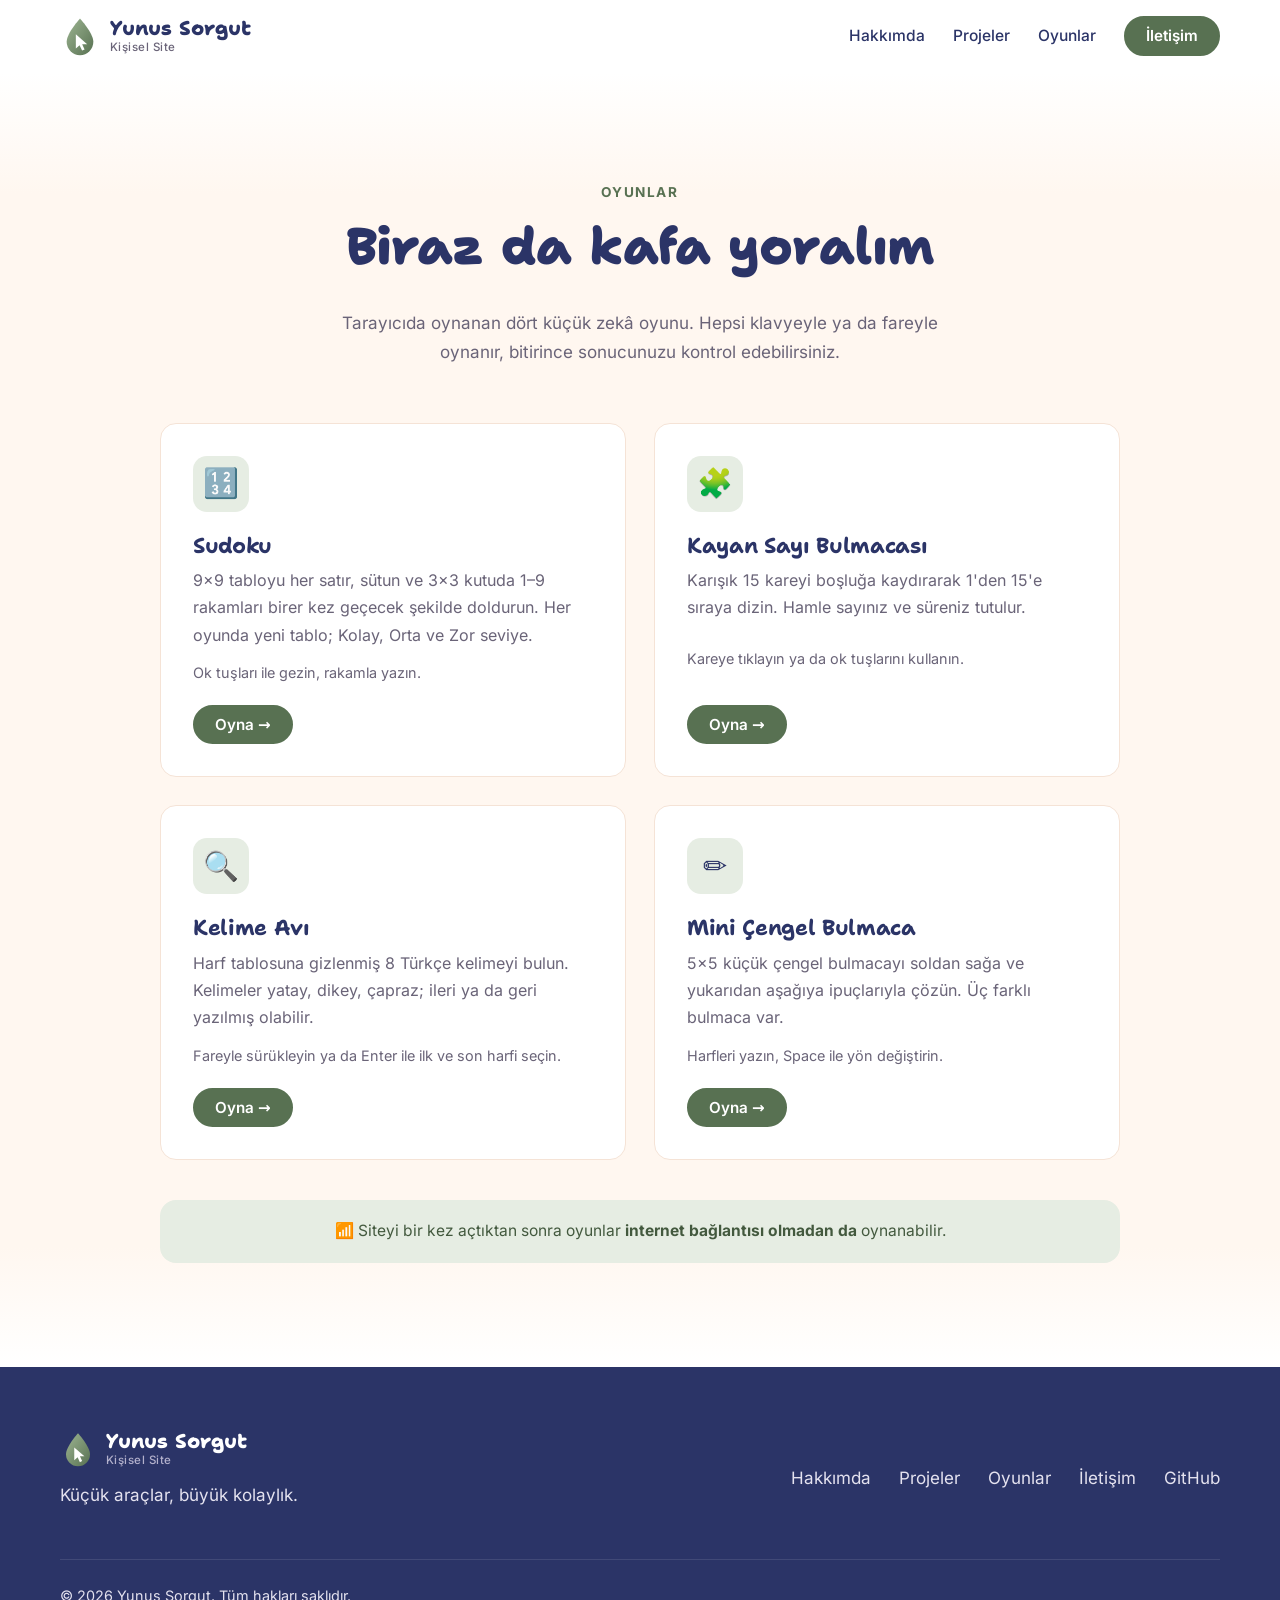
==== oyunlar.html @ bcb2f4b7 "Oyunlar bölümü eklendi: Sudoku, kayan sayı, kelime avı, mini çengel - oyunlar.html ve oyunlar/ altın" ====
<!DOCTYPE html>
<html lang="tr">
<head>
  <meta charset="UTF-8">
  <meta name="viewport" content="width=device-width, initial-scale=1.0">
  <title>Oyunlar | Yunus Sorgut</title>
  <meta name="description" content="Tarayıcıda ücretsiz oynanan zekâ oyunları: Sudoku, kayan sayı bulmacası, kelime avı ve mini çengel bulmaca. Klavye ve fareyle oynanır, internetsiz de çalışır.">
  <meta name="author" content="Yunus Sorgut">
  <meta name="theme-color" content="#587152">

  <link rel="icon" href="images/favicon.svg" type="image/svg+xml">
  <link rel="preload" href="fonts/shantell-sans-latin.woff2" as="font" type="font/woff2" crossorigin>
  <link rel="preload" href="fonts/inter-latin.woff2" as="font" type="font/woff2" crossorigin>
  <link rel="stylesheet" href="css/style.css">
  <link rel="stylesheet" href="css/oyunlar.css">
  <script>document.documentElement.classList.add("js");</script>
</head>
<body>

  <a class="atla" href="#icerik">İçeriğe geç</a>

  <!-- ========== ÜST MENÜ ========== -->
  <header class="ust" id="ust">
    <div class="kap ust__ic">
      <a class="marka" href="index.html" aria-label="Yunus Sorgut - anasayfa">
        <img src="images/logo.svg" alt="Yunus Sorgut sitesinin logosu: içinde imleç oku bulunan adaçayı yeşili su damlası" width="40" height="40">
        <span class="marka__yazi">Yunus Sorgut<small>Kişisel Site</small></span>
      </a>

      <button class="menu-dugme" id="menuDugme" aria-label="Menüyü aç" aria-expanded="false" aria-controls="menu">
        <span></span><span></span><span></span>
      </button>

      <nav class="menu" id="menu" aria-label="Ana menü">
        <a href="index.html#hakkimda">Hakkımda</a>
        <a href="index.html#projeler">Projeler</a>
        <a href="oyunlar.html" aria-current="page">Oyunlar</a>
        <a href="index.html#iletisim" class="dugme dugme--kucuk">İletişim</a>
      </nav>
    </div>
  </header>

  <main id="icerik">
    <section class="bolum bolum--acik">
      <div class="kap">
        <header class="bolum__baslik">
          <span class="ust-baslik">Oyunlar</span>
          <h1>Biraz da kafa yoralım</h1>
          <p>Tarayıcıda oynanan dört küçük zekâ oyunu. Hepsi klavyeyle ya da fareyle oynanır, bitirince sonucunuzu kontrol edebilirsiniz.</p>
        </header>

        <div class="kartlar kartlar--2">
          <article class="hizmet oyun-kart">
            <span class="hizmet__ikon" aria-hidden="true">🔢</span>
            <h2>Sudoku</h2>
            <p>9×9 tabloyu her satır, sütun ve 3×3 kutuda 1–9 rakamları birer kez geçecek şekilde doldurun. Her oyunda yeni tablo; Kolay, Orta ve Zor seviye.</p>
            <p class="oyun-kart__tuslar">Ok tuşları ile gezin, rakamla yazın.</p>
            <a href="oyunlar/sudoku.html" class="dugme dugme--kucuk">Oyna →</a>
          </article>
          <article class="hizmet oyun-kart">
            <span class="hizmet__ikon" aria-hidden="true">🧩</span>
            <h2>Kayan Sayı Bulmacası</h2>
            <p>Karışık 15 kareyi boşluğa kaydırarak 1'den 15'e sıraya dizin. Hamle sayınız ve süreniz tutulur.</p>
            <p class="oyun-kart__tuslar">Kareye tıklayın ya da ok tuşlarını kullanın.</p>
            <a href="oyunlar/kayan-sayi.html" class="dugme dugme--kucuk">Oyna →</a>
          </article>
          <article class="hizmet oyun-kart">
            <span class="hizmet__ikon" aria-hidden="true">🔍</span>
            <h2>Kelime Avı</h2>
            <p>Harf tablosuna gizlenmiş 8 Türkçe kelimeyi bulun. Kelimeler yatay, dikey, çapraz; ileri ya da geri yazılmış olabilir.</p>
            <p class="oyun-kart__tuslar">Fareyle sürükleyin ya da Enter ile ilk ve son harfi seçin.</p>
            <a href="oyunlar/kelime-avi.html" class="dugme dugme--kucuk">Oyna →</a>
          </article>
          <article class="hizmet oyun-kart">
            <span class="hizmet__ikon" aria-hidden="true">✏️</span>
            <h2>Mini Çengel Bulmaca</h2>
            <p>5×5 küçük çengel bulmacayı soldan sağa ve yukarıdan aşağıya ipuçlarıyla çözün. Üç farklı bulmaca var.</p>
            <p class="oyun-kart__tuslar">Harfleri yazın, Space ile yön değiştirin.</p>
            <a href="oyunlar/cengel.html" class="dugme dugme--kucuk">Oyna →</a>
          </article>
        </div>

        <div class="cevrimdisi-not">
          <p>📶 Siteyi bir kez açtıktan sonra oyunlar <strong>internet bağlantısı olmadan da</strong> oynanabilir.</p>
        </div>
      </div>
    </section>
  </main>

  <!-- ========== ALT BİLGİ ========== -->
  <footer class="alt">
    <div class="kap alt__ic">
      <div>
        <a class="marka marka--alt" href="index.html">
          <img src="images/logo.svg" alt="Yunus Sorgut sitesinin logosu" width="36" height="36" loading="lazy">
          <span class="marka__yazi">Yunus Sorgut<small>Kişisel Site</small></span>
        </a>
        <p>Küçük araçlar, büyük kolaylık.</p>
      </div>
      <nav aria-label="Alt menü" class="alt__menu">
        <a href="index.html#hakkimda">Hakkımda</a>
        <a href="index.html#projeler">Projeler</a>
        <a href="oyunlar.html">Oyunlar</a>
        <a href="index.html#iletisim">İletişim</a>
        <a href="https://github.com/yunussorgut1984" target="_blank" rel="noopener">GitHub</a>
      </nav>
    </div>
    <div class="kap alt__son">
      <p>© <span id="yil">2026</span> Yunus Sorgut. Tüm hakları saklıdır.</p>
    </div>
  </footer>

  <a href="#ust" class="yukari" id="yukari" aria-label="Sayfanın başına dön">↑</a>

  <script src="js/main.js"></script>
</body>
</html>
---- css/style.css ----
/* =========================================================
   Berrak Tasarım Stüdyosu - Ana stil dosyası
   ========================================================= */

/* ---------- Yazı tipleri (sitenin kendi fonts/ klasöründen) ----------
   Değişken yazı tipleri: tek dosya birden fazla kalınlığı içerir.
   latin: temel harfler + ç ö ü ı   |   latin-ext: ğ ş İ ₺ gibi ek harfler */
@font-face {
  font-family: "Shantell Sans"; font-style: normal; font-weight: 700 800; font-display: swap;
  src: url("../fonts/shantell-sans-latin.woff2") format("woff2");
  unicode-range: U+0000-00FF, U+0131, U+0152-0153, U+02BB-02BC, U+02C6, U+02DA, U+02DC, U+0304, U+0308, U+0329, U+2000-206F, U+20AC, U+2122, U+2191, U+2193, U+2212, U+2215, U+FEFF, U+FFFD;
}
@font-face {
  font-family: "Shantell Sans"; font-style: normal; font-weight: 700 800; font-display: swap;
  src: url("../fonts/shantell-sans-latin-ext.woff2") format("woff2");
  unicode-range: U+0100-02BA, U+02BD-02C5, U+02C7-02CC, U+02CE-02D7, U+02DD-02FF, U+0304, U+0308, U+0329, U+1D00-1DBF, U+1E00-1E9F, U+1EF2-1EFF, U+2020, U+20A0-20AB, U+20AD-20C4, U+2113, U+2C60-2C7F, U+A720-A7FF;
}
@font-face {
  font-family: "Inter"; font-style: normal; font-weight: 400 700; font-display: swap;
  src: url("../fonts/inter-latin.woff2") format("woff2");
  unicode-range: U+0000-00FF, U+0131, U+0152-0153, U+02BB-02BC, U+02C6, U+02DA, U+02DC, U+0304, U+0308, U+0329, U+2000-206F, U+20AC, U+2122, U+2191, U+2193, U+2212, U+2215, U+FEFF, U+FFFD;
}
@font-face {
  font-family: "Inter"; font-style: normal; font-weight: 400 700; font-display: swap;
  src: url("../fonts/inter-latin-ext.woff2") format("woff2");
  unicode-range: U+0100-02BA, U+02BD-02C5, U+02C7-02CC, U+02CE-02D7, U+02DD-02FF, U+0304, U+0308, U+0329, U+1D00-1DBF, U+1E00-1E9F, U+1EF2-1EFF, U+2020, U+20A0-20AB, U+20AD-20C4, U+2113, U+2C60-2C7F, U+A720-A7FF;
}

/* ---------- Yedek yazı tipleri (sayfa zıplamasını önler) ----------
   Asıl yazı tipi inene kadar Arial gösterilir. Arial, asıl yazı tipiyle
   aynı genişlikte görünecek şekilde büyütüldü; böylece yazı tipi değiştiğinde
   satırlar aynı yerden kırılır ve içerik kaymaz. Değerler ölçülerek bulundu. */
@font-face { font-family: "Shantell Yedek"; font-weight: 700; src: local("Arial Bold"), local("Arial-BoldMT");
  size-adjust: 112.71%; ascent-override: 90.5%; descent-override: 28.4%; line-gap-override: 0%; }
@font-face { font-family: "Shantell Yedek"; font-weight: 800; src: local("Arial Bold"), local("Arial-BoldMT");
  size-adjust: 115.52%; ascent-override: 88.3%; descent-override: 27.7%; line-gap-override: 0%; }
@font-face { font-family: "Inter Yedek"; font-weight: 400; src: local("Arial"), local("ArialMT");
  size-adjust: 105.97%; ascent-override: 91.5%; descent-override: 22.6%; line-gap-override: 0%; }
@font-face { font-family: "Inter Yedek"; font-weight: 500; src: local("Arial"), local("ArialMT");
  size-adjust: 107.31%; ascent-override: 90.4%; descent-override: 22.4%; line-gap-override: 0%; }
@font-face { font-family: "Inter Yedek"; font-weight: 600; src: local("Arial Bold"), local("Arial-BoldMT");
  size-adjust: 100.93%; ascent-override: 96.1%; descent-override: 23.8%; line-gap-override: 0%; }
@font-face { font-family: "Inter Yedek"; font-weight: 700; src: local("Arial Bold"), local("Arial-BoldMT");
  size-adjust: 102.16%; ascent-override: 95%; descent-override: 23.5%; line-gap-override: 0%; }

/* ---------- Renkler ve temel değerler ---------- */
:root {
  /* Renkler profil illüstrasyonundan alındı */
  --beyaz: #FFFFFF;
  --zemin-acik: #FFF7F0;     /* krem - bölüm zemini */
  --seftali: #FCE5D3;        /* şeftali - giriş geçişi */
  --cizgi: #F5E3D6;          /* kart kenarı, çizgi */
  --cizgi-koyu: #E3BFA5;     /* üzerine gelince kenar, oklar */
  --ana: #587152;            /* adaçayı yeşili - ana renk (buton, link) */
  --ana-koyu: #43593E;       /* buton üzerine gelince */
  --ana-acik: #E6EDE3;       /* ikon zemini, etiketler */
  --yazi: #2B3467;           /* gece mavisi - yazı */
  --gri: #6A6478;            /* ikincil yazı */
  --vurgu: #B04E8D;          /* erik pembesi - küçük vurgular */
  --hata: #C0392B;
  --basari: #3F7A45;

  --yaricap: 16px;
  --golge: 0 10px 30px rgba(120, 80, 60, .08);
  --golge-buyuk: 0 20px 50px rgba(120, 80, 60, .15);
  --gecis: .25s ease;
  --font: "Inter", "Inter Yedek", system-ui, -apple-system, "Segoe UI", Roboto, Arial, sans-serif;
  --font-baslik: "Shantell Sans", "Shantell Yedek", var(--font);
}

/* ---------- Sıfırlama ---------- */
*, *::before, *::after { box-sizing: border-box; }
html { scroll-behavior: smooth; scroll-padding-top: 80px; }
body {
  margin: 0;
  font-family: var(--font);
  font-size: 1.0625rem;
  line-height: 1.7;
  color: var(--yazi);
  background: var(--beyaz);
  -webkit-font-smoothing: antialiased;
}
img { max-width: 100%; height: auto; display: block; }
a { color: var(--ana); text-decoration: none; }
h1, h2, h3 { font-family: var(--font-baslik); line-height: 1.25; margin: 0 0 .6em; letter-spacing: -.015em; }
h1 { font-size: clamp(2rem, 4.2vw, 3.2rem); font-weight: 800; }
h2 { font-size: clamp(1.6rem, 2.8vw, 2.25rem); font-weight: 700; }
h3 { font-size: 1.15rem; font-weight: 700; }
p { margin: 0 0 1em; }
ul, ol { margin: 0; padding: 0; list-style: none; }
:focus-visible { outline: 3px solid var(--vurgu); outline-offset: 3px; border-radius: 6px; }

.kap { width: min(1160px, 100% - 32px); margin-inline: auto; }
.kap--dar { width: min(780px, 100% - 32px); }

/* Klavye kullanıcıları için "içeriğe geç" linki */
.atla {
  position: absolute; left: 16px; top: -60px; z-index: 200;
  background: var(--yazi); color: var(--beyaz);
  padding: 10px 16px; border-radius: 8px; transition: top var(--gecis);
}
.atla:focus { top: 16px; }

/* ---------- Butonlar ---------- */
.dugme {
  display: inline-flex; align-items: center; justify-content: center; gap: 8px;
  padding: 14px 28px; border-radius: 999px; border: 2px solid var(--ana);
  background: var(--ana); color: var(--beyaz);
  font: 600 1rem/1 var(--font); cursor: pointer;
  transition: background var(--gecis), transform var(--gecis), box-shadow var(--gecis);
}
.dugme:hover { background: var(--ana-koyu); border-color: var(--ana-koyu); transform: translateY(-2px); box-shadow: 0 8px 20px rgba(88, 113, 82, .3); }
.dugme--cizgi { background: transparent; color: var(--ana); }
.dugme--cizgi:hover { background: var(--ana); color: var(--beyaz); }
.dugme--kucuk { padding: 10px 20px; font-size: .95rem; }
.dugme--tam { width: 100%; }

/* ---------- Üst menü ---------- */
.ust {
  position: sticky; top: 0; z-index: 100;
  background: rgba(255, 255, 255, .9);
  backdrop-filter: blur(10px);
  border-bottom: 1px solid transparent;
  transition: border-color var(--gecis), box-shadow var(--gecis);
}
.ust.kaydi { border-color: var(--cizgi); box-shadow: var(--golge); }
.ust__ic { display: flex; align-items: center; justify-content: space-between; height: 72px; }

.marka { display: flex; align-items: center; gap: 10px; color: var(--yazi); }
.marka__yazi { font-family: var(--font-baslik); font-weight: 800; font-size: 1.25rem; line-height: 1; display: flex; flex-direction: column; }
.marka__yazi small { font-family: var(--font); font-weight: 500; font-size: .72rem; color: var(--gri); letter-spacing: .04em; margin-top: 4px; }

.menu { display: flex; align-items: center; gap: 28px; }
.menu a:not(.dugme) { color: var(--yazi); font-weight: 500; font-size: .97rem; position: relative; }
.menu a:not(.dugme)::after {
  content: ""; position: absolute; left: 0; bottom: -4px; width: 100%; height: 2px;
  background: var(--ana); transform: scaleX(0); transform-origin: left; transition: transform var(--gecis);
}
.menu a:not(.dugme):hover::after { transform: scaleX(1); }

.menu-dugme { display: none; background: none; border: 0; padding: 8px; cursor: pointer; }
.menu-dugme span { display: block; width: 26px; height: 2.5px; margin: 5px 0; background: var(--yazi); border-radius: 2px; transition: transform var(--gecis), opacity var(--gecis); }
.menu-dugme[aria-expanded="true"] span:nth-child(1) { transform: translateY(7.5px) rotate(45deg); }
.menu-dugme[aria-expanded="true"] span:nth-child(2) { opacity: 0; }
.menu-dugme[aria-expanded="true"] span:nth-child(3) { transform: translateY(-7.5px) rotate(-45deg); }

/* ---------- Giriş ---------- */
.giris {
  /* Soldan sağa krem → beyaz → şeftali yumuşak geçiş; avatarın zeminiyle kaynaşır */
  background:
    radial-gradient(circle at 80% 40%, var(--seftali) 0, transparent 45%),
    linear-gradient(105deg, var(--zemin-acik) 0%, var(--beyaz) 45%, var(--seftali) 100%);
  padding: 72px 0 96px;
  overflow: hidden;
}
.giris__ic { display: grid; grid-template-columns: 1.1fr .9fr; gap: 48px; align-items: center; }
.etiket {
  display: inline-block; background: var(--beyaz); color: var(--ana);
  padding: 8px 16px; border-radius: 999px; font-weight: 600; font-size: .92rem;
  box-shadow: var(--golge); margin-bottom: 20px;
}
.vurgu { color: var(--ana); position: relative; isolation: isolate; white-space: nowrap; }
.vurgu::after {
  content: ""; position: absolute; left: 0; right: 0; bottom: .08em; height: .28em;
  background: var(--vurgu); opacity: .3; border-radius: 4px; z-index: -1;
}
.giris__alt { font-size: 1.15rem; color: var(--gri); max-width: 540px; }
.giris__dugmeler { display: flex; flex-wrap: wrap; gap: 14px; margin: 32px 0 28px; }
.giris__guven { display: flex; flex-wrap: wrap; gap: 8px 24px; color: var(--gri); font-size: .95rem; }

.giris__gorsel { position: relative; justify-self: center; width: min(420px, 100%); }
.giris__gorsel img { border-radius: 50%; box-shadow: var(--golge-buyuk); border: 10px solid var(--beyaz); }
.rozet {
  position: absolute; background: var(--beyaz); padding: 10px 18px; border-radius: 999px;
  font-weight: 600; font-size: .95rem; box-shadow: var(--golge-buyuk);
  animation: yuz 5s ease-in-out infinite;
}
.rozet--1 { top: 8%; left: -6%; }
.rozet--2 { top: 46%; right: -8%; animation-delay: -1.6s; }
.rozet--3 { bottom: 4%; left: 4%; animation-delay: -3.2s; }
@keyframes yuz { 50% { transform: translateY(-10px); } }

/* ---------- Rakamlar ---------- */
.rakamlar { margin-top: -48px; position: relative; z-index: 2; }
.rakamlar__ic {
  display: grid; grid-template-columns: repeat(4, 1fr);
  background: var(--beyaz); border-radius: var(--yaricap); box-shadow: var(--golge-buyuk);
  padding: 32px 16px;
}
.rakam { text-align: center; padding: 0 12px; }
.rakam + .rakam { border-left: 1px solid var(--cizgi); }
.rakam strong { display: block; font-family: var(--font-baslik); font-size: 2.4rem; font-weight: 800; color: var(--ana); line-height: 1.1; }
.rakam span { color: var(--gri); font-size: .95rem; }

/* ---------- Bölümler ---------- */
.bolum { padding: 104px 0; }
/* Bölümler arası sert çizgi yerine üstte ve altta yumuşak renk geçişi */
.bolum--acik {
  background: linear-gradient(180deg, var(--beyaz) 0, var(--zemin-acik) 120px, var(--zemin-acik) calc(100% - 120px), var(--beyaz) 100%);
}
.bolum__baslik { text-align: center; max-width: 640px; margin: 0 auto 56px; }
.bolum__baslik p { color: var(--gri); }
.ust-baslik {
  display: inline-block; color: var(--ana); font-weight: 700; font-size: .85rem;
  text-transform: uppercase; letter-spacing: .12em; margin-bottom: 10px;
}

.kartlar { display: grid; gap: 28px; }
.kartlar--3 { grid-template-columns: repeat(3, 1fr); }
.kartlar--4 { grid-template-columns: repeat(4, 1fr); }
.kartlar--2 { grid-template-columns: repeat(2, 1fr); max-width: 960px; margin: 0 auto; }

/* ---------- Hakkımda ---------- */
.hakkimda { display: grid; grid-template-columns: 1fr 1fr; gap: 64px; align-items: center; }
.hakkimda__gorsel img { border-radius: 24px; box-shadow: var(--golge-buyuk); }
.hakkimda__yazi p { color: var(--gri); }
.hakkimda__yazi strong { color: var(--yazi); }
.kucuk-baslik { font-size: 1rem; margin-top: 28px; }
.araclar { display: flex; flex-wrap: wrap; gap: 10px; margin-bottom: 32px; }
.araclar li {
  background: var(--zemin-acik); border: 1px solid var(--cizgi); color: var(--yazi);
  padding: 6px 14px; border-radius: 999px; font-size: .9rem; font-weight: 500;
}

/* ---------- Hizmetler ---------- */
.hizmet {
  background: var(--beyaz); padding: 32px; border-radius: var(--yaricap);
  border: 1px solid var(--cizgi);
  transition: transform var(--gecis), box-shadow var(--gecis), border-color var(--gecis);
}
.hizmet:hover { transform: translateY(-6px); box-shadow: var(--golge-buyuk); border-color: var(--cizgi-koyu); }
.hizmet p { color: var(--gri); margin: 0; font-size: 1rem; }
.hizmet__ikon {
  width: 56px; height: 56px; border-radius: 14px; margin-bottom: 20px;
  background: var(--ana-acik); display: grid; place-items: center;
}
.hizmet__ikon svg { width: 28px; height: 28px; fill: none; stroke: var(--ana); stroke-width: 2; stroke-linecap: round; stroke-linejoin: round; }

/* ---------- Süreç ---------- */
.surec { display: grid; grid-template-columns: repeat(4, 1fr); gap: 28px; counter-reset: adim; }
.surec li { position: relative; padding: 32px 24px; border-radius: var(--yaricap); background: var(--zemin-acik); }
.surec li:not(:last-child)::after {
  content: "→"; position: absolute; right: -22px; top: 40px;
  color: var(--cizgi-koyu); font-size: 1.4rem; font-weight: 700;
}
.surec__no {
  display: inline-grid; place-items: center; width: 52px; height: 52px; border-radius: 50%;
  background: var(--ana); color: var(--beyaz); font-weight: 700; margin-bottom: 16px;
}
.surec p { color: var(--gri); margin: 0; font-size: 1rem; }

/* ---------- Logo kartları ---------- */
.logo-kart {
  margin: 0; background: var(--beyaz); border-radius: var(--yaricap); overflow: hidden;
  border: 1px solid var(--cizgi);
  transition: transform var(--gecis), box-shadow var(--gecis);
}
.logo-kart:hover { transform: translateY(-6px); box-shadow: var(--golge-buyuk); }
.logo-kart img { padding: 20px 12px 8px; aspect-ratio: 8 / 5; width: 100%; }
.logo-kart figcaption { padding: 14px 20px 18px; border-top: 1px solid var(--zemin-acik); display: flex; flex-direction: column; }
.logo-kart figcaption span { color: var(--gri); font-size: .88rem; }

/* ---------- Web projeleri ---------- */
.proje {
  background: var(--beyaz); border-radius: var(--yaricap); overflow: hidden;
  box-shadow: var(--golge); border: 1px solid var(--cizgi);
  transition: transform var(--gecis), box-shadow var(--gecis);
}
.proje:hover { transform: translateY(-6px); box-shadow: var(--golge-buyuk); }
.proje img { background: var(--zemin-acik); padding: 16px; width: 100%; aspect-ratio: 3 / 2; transition: transform .5s ease; }
.proje:hover img { transform: scale(1.03); }
.proje__bilgi { padding: 20px 24px 26px; }
.proje__bilgi p { color: var(--gri); font-size: .97rem; margin: 0; }
.proje__bilgi .dugme { margin-top: 20px; }
.projeler__hepsi { text-align: center; margin: 48px 0 0; }
.proje__tur {
  display: inline-block; font-size: .78rem; font-weight: 700; color: var(--ana);
  background: var(--zemin-acik); padding: 4px 12px; border-radius: 999px; margin-bottom: 10px;
}

/* ---------- Yorumlar ---------- */
.yorum {
  margin: 0; background: var(--beyaz); padding: 32px; border-radius: var(--yaricap);
  box-shadow: var(--golge); display: flex; flex-direction: column;
}
.yorum p { color: var(--yazi); font-style: italic; flex: 1; }
.yildiz { color: #F5B301; letter-spacing: 2px; margin-bottom: 12px; }
.yorum footer { display: flex; align-items: center; gap: 12px; margin-top: 8px; }
.yorum footer small { display: block; color: var(--gri); }
.yorum__bas {
  width: 46px; height: 46px; border-radius: 50%; display: grid; place-items: center; flex-shrink: 0;
  background: var(--ana-acik); color: var(--ana); font-weight: 700;
}

/* ---------- Fiyatlar ---------- */
.fiyatlar { align-items: stretch; }
.fiyat {
  position: relative; background: var(--beyaz); border: 1px solid var(--cizgi);
  border-radius: 20px; padding: 40px 32px; display: flex; flex-direction: column;
}
.fiyat ul { margin: 24px 0 32px; flex: 1; }
.fiyat li { padding: 8px 0 8px 30px; position: relative; color: var(--gri); border-bottom: 1px dashed var(--cizgi); }
.fiyat li::before { content: "✓"; position: absolute; left: 0; color: var(--ana); font-weight: 700; }
.fiyat__aciklama { color: var(--gri); margin: 0; }
.fiyat__tutar { margin: 20px 0 0; color: var(--gri); }
.fiyat__tutar span { font-family: var(--font-baslik); font-size: 2.3rem; font-weight: 800; color: var(--yazi); }
.fiyat--one { border: 2px solid var(--ana); box-shadow: var(--golge-buyuk); transform: scale(1.03); }
.fiyat__rozet {
  position: absolute; top: -14px; left: 50%; transform: translateX(-50%);
  background: var(--vurgu); color: var(--beyaz); font-size: .8rem; font-weight: 700;
  padding: 6px 16px; border-radius: 999px; white-space: nowrap;
}
.dipnot { text-align: center; color: var(--gri); font-size: .9rem; margin-top: 32px; }

/* ---------- SSS ---------- */
.sss { display: grid; gap: 14px; }
.sss details {
  background: var(--beyaz); border-radius: 14px; border: 1px solid var(--cizgi);
  padding: 0 24px; transition: box-shadow var(--gecis);
}
.sss details[open] { box-shadow: var(--golge); }
.sss summary {
  cursor: pointer; padding: 20px 32px 20px 0; font-weight: 600; list-style: none; position: relative;
}
.sss summary::-webkit-details-marker { display: none; }
.sss summary::after {
  content: "+"; position: absolute; right: 0; top: 50%; transform: translateY(-50%);
  font-size: 1.6rem; color: var(--ana); transition: transform var(--gecis);
}
.sss details[open] summary::after { transform: translateY(-50%) rotate(45deg); }
.sss details p { color: var(--gri); padding-bottom: 20px; margin: 0; }

/* ---------- İletişim ---------- */
.iletisim { display: grid; grid-template-columns: .9fr 1.1fr; gap: 64px; align-items: start; }
.iletisim__bilgi > p { color: var(--gri); }
.iletisim__liste { margin: 28px 0; display: grid; gap: 14px; }
.iletisim__liste li { display: flex; align-items: center; gap: 14px; }
.iletisim__liste li span {
  width: 44px; height: 44px; border-radius: 12px; display: grid; place-items: center;
  background: var(--zemin-acik); color: var(--ana); font-size: 1.2rem; flex-shrink: 0;
}
.sosyal { display: flex; gap: 10px; }
.sosyal a {
  width: 44px; height: 44px; border-radius: 50%; display: grid; place-items: center;
  border: 1px solid var(--cizgi); color: var(--ana); font-weight: 700; font-size: .9rem;
  transition: background var(--gecis), color var(--gecis);
}
.sosyal a:hover { background: var(--ana); color: var(--beyaz); }

.form { background: var(--zemin-acik); padding: 40px; border-radius: 24px; border: 1px solid var(--cizgi); }
.form__satir { display: grid; grid-template-columns: 1fr 1fr; gap: 18px; }
.alan { margin-bottom: 18px; }
.alan label { display: block; font-weight: 600; font-size: .95rem; margin-bottom: 6px; }
.alan input, .alan select, .alan textarea {
  width: 100%; padding: 13px 16px; font: inherit; font-size: 1rem; color: var(--yazi);
  background: var(--beyaz); border: 1.5px solid var(--cizgi); border-radius: 12px;
  transition: border-color var(--gecis), box-shadow var(--gecis);
}
.alan textarea { resize: vertical; }
.alan input:focus, .alan select:focus, .alan textarea:focus {
  outline: none; border-color: var(--ana); box-shadow: 0 0 0 4px rgba(88, 113, 82, .18);
}
.alan.hatali input, .alan.hatali select, .alan.hatali textarea { border-color: var(--hata); }
.hata { color: var(--hata); font-size: .85rem; min-height: 1.2em; display: block; margin-top: 4px; }
.form__sonuc { margin: 16px 0 0; font-weight: 600; color: var(--basari); text-align: center; }
.form__sonuc:empty { display: none; }
.form__sonuc--hata { color: var(--hata); }
.bal-kupu { position: absolute; left: -9999px; width: 1px; height: 1px; overflow: hidden; } /* spam botları için tuzak alan */

/* ---------- Alt bilgi ---------- */
.alt { background: var(--yazi); color: #E4E2EF; padding: 64px 0 24px; }
.alt__ic { display: flex; justify-content: space-between; gap: 32px; flex-wrap: wrap; padding-bottom: 32px; border-bottom: 1px solid rgba(255, 255, 255, .1); }
.marka--alt { color: var(--beyaz); margin-bottom: 14px; }
.marka--alt small { color: #B3B1CC; }
.alt__menu { display: flex; flex-wrap: wrap; gap: 12px 28px; align-items: center; }
.alt__menu a { color: #E4E2EF; }
.alt__menu a:hover { color: var(--beyaz); }
.alt__son { display: flex; justify-content: space-between; flex-wrap: wrap; gap: 8px 24px; padding-top: 24px; font-size: .9rem; }
.alt__son p { margin: 0; }
.alt__not { color: #B3B1CC; }
.alt__not a { color: #E4E2EF; text-decoration: underline; }

/* ---------- Yukarı çık butonu ---------- */
.yukari {
  position: fixed; right: 20px; bottom: 20px; z-index: 90;
  width: 48px; height: 48px; border-radius: 50%; display: grid; place-items: center;
  background: var(--ana); color: var(--beyaz); font-size: 1.3rem; font-weight: 700;
  box-shadow: var(--golge-buyuk);
  opacity: 0; visibility: hidden; transform: translateY(12px);
  transition: opacity var(--gecis), transform var(--gecis), visibility var(--gecis);
}
.yukari.gorunur { opacity: 1; visibility: visible; transform: none; }

/* ---------- Kaydırınca belirme efekti ---------- */
.js .belir { opacity: 0; transform: translateY(24px); transition: opacity .6s ease, transform .6s ease; }
.js .belir.gorundu { opacity: 1; transform: none; }

/* =========================================================
   Ekran boyutuna uyum
   ========================================================= */
@media (max-width: 1024px) {
  .kartlar--4 { grid-template-columns: repeat(3, 1fr); }
  .surec { grid-template-columns: repeat(2, 1fr); }
  .surec li::after { display: none; }
  .menu { gap: 20px; }
}

@media (max-width: 900px) {
  .menu-dugme { display: block; }
  .menu {
    position: absolute; top: 72px; left: 0; right: 0;
    flex-direction: column; align-items: stretch; gap: 0;
    background: var(--beyaz); border-bottom: 1px solid var(--cizgi); box-shadow: var(--golge);
    padding: 8px 16px 20px;
    display: none;
  }
  .menu.acik { display: flex; }
  .menu a:not(.dugme) { padding: 14px 4px; border-bottom: 1px solid var(--zemin-acik); }
  .menu a:not(.dugme)::after { display: none; }
  .menu .dugme { margin-top: 16px; }

  .giris { padding: 48px 0 88px; }
  .giris__ic, .hakkimda, .iletisim { grid-template-columns: 1fr; gap: 40px; }
  .giris__gorsel { order: -1; width: min(300px, 80%); }
  .kartlar--3 { grid-template-columns: repeat(2, 1fr); }
  .fiyat--one { transform: none; }
  .bolum { padding: 80px 0; }
}

@media (max-width: 640px) {
  body { font-size: 1rem; }
  .kartlar--2, .kartlar--3, .kartlar--4 { grid-template-columns: 1fr; }
  .kartlar--4 { grid-template-columns: repeat(2, 1fr); gap: 14px; }
  .logo-kart figcaption { padding: 10px 12px 14px; font-size: .9rem; }
  .rakamlar__ic { grid-template-columns: repeat(2, 1fr); row-gap: 24px; }
  .rakam:nth-child(3) { border-left: 0; }
  .rakam strong { font-size: 2rem; }
  .surec { grid-template-columns: 1fr; }
  .form { padding: 24px; }
  .form__satir { grid-template-columns: 1fr; gap: 0; }
  .rozet { font-size: .82rem; padding: 8px 12px; }
  .rozet--1 { left: -4%; }
  .rozet--2 { right: -4%; }
  .vurgu { white-space: normal; }
}

/* Hareketi azaltmak isteyen kullanıcılar için animasyonları kapat */
@media (prefers-reduced-motion: reduce) {
  html { scroll-behavior: auto; }
  *, *::before, *::after { animation: none !important; transition: none !important; }
  .js .belir { opacity: 1; transform: none; }
}
---- css/oyunlar.css ----
/* =========================================================
   Oyunlar - ortak stiller
   style.css'teki renk değişkenlerini ve düğmeleri kullanır.
   ========================================================= */

/* ---------- Oyunlar ana sayfası ---------- */
.oyun-kart { display: flex; flex-direction: column; }
.oyun-kart .hizmet__ikon { font-size: 1.8rem; line-height: 1; }
.oyun-kart h2 { font-size: 1.35rem; margin-bottom: .4em; }
.oyun-kart p { flex-grow: 1; }
.oyun-kart .oyun-kart__tuslar { font-size: .9rem; margin-top: 12px; color: var(--gri); }
.oyun-kart .dugme { margin-top: 20px; align-self: flex-start; }
.cevrimdisi-not {
  max-width: 960px; margin: 40px auto 0; padding: 18px 24px; border-radius: var(--yaricap);
  background: var(--ana-acik); color: var(--ana-koyu); font-size: .97rem; text-align: center;
}
.cevrimdisi-not p { margin: 0; }

/* ---------- Oyun sayfası iskeleti ---------- */
.oyun { padding: 40px 0 88px; }
.oyun__geri { display: inline-block; font-weight: 600; margin-bottom: 16px; }
.oyun__geri:hover { text-decoration: underline; }
.oyun__baslik { margin-bottom: 28px; }
.oyun__baslik p { color: var(--gri); max-width: 680px; margin: 0; }

.oyun__alan { display: grid; grid-template-columns: auto minmax(240px, 1fr); gap: 40px; align-items: start; }
.oyun__panel { display: flex; flex-direction: column; gap: 20px; }

.oyun__dugmeler { display: flex; flex-wrap: wrap; gap: 10px; }
.oyun__bilgi { display: flex; flex-wrap: wrap; gap: 8px 24px; color: var(--gri); font-size: .97rem; }
.oyun__bilgi strong { color: var(--yazi); font-variant-numeric: tabular-nums; }

.oyun__sonuc { margin: 0; padding: 14px 18px; border-radius: 12px; font-weight: 600; background: var(--ana-acik); color: var(--basari); }
.oyun__sonuc:empty { display: none; }
.oyun__sonuc--hata { background: #FBE3E0; color: var(--hata); }

.oyun__secim { display: flex; align-items: center; gap: 10px; font-weight: 600; font-size: .97rem; }
.oyun__secim select {
  font: 500 .97rem var(--font); color: var(--yazi); background: var(--beyaz);
  border: 1.5px solid var(--cizgi-koyu); border-radius: 10px; padding: 8px 12px; cursor: pointer;
}

.nasil { background: var(--zemin-acik); border: 1px solid var(--cizgi); border-radius: var(--yaricap); padding: 14px 20px; font-size: .95rem; }
.nasil summary { font-weight: 700; cursor: pointer; }
.nasil ul { list-style: disc; padding-left: 20px; margin-top: 10px; color: var(--gri); }
.nasil li + li { margin-top: 4px; }
kbd {
  font: 600 .82em var(--font); background: var(--beyaz); border: 1px solid var(--cizgi-koyu);
  border-bottom-width: 2px; border-radius: 5px; padding: 1px 6px; color: var(--yazi);
}

/* Satırlar yalnızca ekran okuyucular içindir; görünümde hücreler doğrudan ızgaraya dizilir */
.tablo-satir { display: contents; }

/* Tablolardaki hücrelerin ortak odak görünümü (taşmayı önlemek için içe doğru) */
.tablo-hucre:focus { outline: none; }
.tablo-hucre:focus-visible { outline: 3px solid var(--vurgu); outline-offset: -3px; border-radius: 0; z-index: 1; }

/* ---------- Sudoku ---------- */
.sudoku {
  display: grid; grid-template-columns: repeat(9, 1fr);
  width: min(468px, calc(100vw - 32px)); aspect-ratio: 1;
  border: 3px solid var(--yazi); border-radius: 10px; overflow: hidden;
  background: var(--beyaz); user-select: none; -webkit-user-select: none;
}
.sudoku__hucre {
  position: relative; display: grid; place-items: center; cursor: pointer;
  font: 600 clamp(1.05rem, 4.6vw, 1.55rem)/1 var(--font); color: var(--ana);
  border-right: 1px solid var(--cizgi-koyu); border-bottom: 1px solid var(--cizgi-koyu);
}
.sudoku__hucre[data-sutun="2"], .sudoku__hucre[data-sutun="5"] { border-right: 2px solid var(--yazi); }
.sudoku__hucre[data-satir="2"], .sudoku__hucre[data-satir="5"] { border-bottom: 2px solid var(--yazi); }
.sudoku__hucre[data-sutun="8"] { border-right: 0; }
.sudoku__hucre[data-satir="8"] { border-bottom: 0; }
.sudoku__hucre--sabit { color: var(--yazi); font-weight: 800; background: var(--zemin-acik); cursor: default; }
.sudoku__hucre--vurgu { background: #F1F5EF; }
.sudoku__hucre--ayni { background: var(--ana-acik); }
.sudoku__hucre--secili { background: #CFE0C9; }
.sudoku__hucre--yanlis { color: var(--hata); background: #FBE3E0; }

.rakam-tuslari { display: grid; grid-template-columns: repeat(5, 1fr); gap: 8px; max-width: 320px; }
.rakam-tuslari button {
  font: 700 1.15rem/1 var(--font); color: var(--yazi); background: var(--beyaz);
  border: 1.5px solid var(--cizgi-koyu); border-radius: 10px; padding: 12px 0; cursor: pointer;
  transition: background var(--gecis), border-color var(--gecis);
}
.rakam-tuslari button:hover { background: var(--ana-acik); border-color: var(--ana); }
.rakam-tuslari .rakam-tuslari__sil { font-size: .9rem; }

/* ---------- Kayan sayı bulmacası ---------- */
.kayan {
  display: grid; grid-template-columns: repeat(4, 1fr); gap: 8px;
  width: min(380px, calc(100vw - 32px)); aspect-ratio: 1; padding: 8px;
  background: var(--cizgi); border-radius: 18px;
}
.kayan__kare {
  display: grid; place-items: center; border: 0; border-radius: 12px; cursor: pointer;
  font: 800 clamp(1.3rem, 6vw, 2rem)/1 var(--font-baslik); color: var(--beyaz); background: var(--ana);
  box-shadow: 0 4px 0 var(--ana-koyu); transition: transform .12s ease, background var(--gecis);
}
.kayan__kare:hover { transform: translateY(-2px); }
.kayan__kare--yerinde { background: var(--ana-koyu); box-shadow: 0 4px 0 #2F402B; }
.kayan__kare--bos { visibility: hidden; }
.kayan__kare:focus-visible { outline: 3px solid var(--vurgu); outline-offset: 2px; }
.kayan--bitti .kayan__kare { background: var(--basari); }

/* ---------- Kelime avı ---------- */
.kelime {
  display: grid; grid-template-columns: repeat(10, 1fr);
  width: min(480px, calc(100vw - 32px)); aspect-ratio: 1;
  background: var(--beyaz); border: 2px solid var(--cizgi-koyu); border-radius: 12px; overflow: hidden;
  user-select: none; -webkit-user-select: none; touch-action: none;
}
.kelime__harf {
  display: grid; place-items: center; cursor: pointer;
  font: 700 clamp(.95rem, 4vw, 1.3rem)/1 var(--font); color: var(--yazi);
  transition: background .12s ease;
}
.kelime__harf--bulundu { background: var(--ana-acik); color: var(--ana-koyu); }
.kelime__harf--baslangic { background: var(--seftali); box-shadow: inset 0 0 0 2px var(--vurgu); }
.kelime__harf--secim { background: var(--seftali); }
.kelime__harf--hatali { background: #FBE3E0; color: var(--hata); }

.kelime-listesi { display: grid; grid-template-columns: repeat(2, 1fr); gap: 6px 20px; font-weight: 600; }
.kelime-listesi li { padding: 4px 0; border-bottom: 1px dashed var(--cizgi-koyu); }
.kelime-listesi li.bulundu { color: var(--gri); text-decoration: line-through; text-decoration-color: var(--ana); text-decoration-thickness: 2px; }
.kelime-listesi li.bulundu::after { content: " ✔"; color: var(--basari); text-decoration: none; display: inline-block; }

/* ---------- Mini çengel bulmaca ---------- */
.cengel {
  display: grid; grid-template-columns: repeat(5, 1fr);
  width: min(360px, calc(100vw - 32px)); aspect-ratio: 1;
  border: 3px solid var(--yazi); border-radius: 10px; overflow: hidden; background: var(--yazi); gap: 2px;
}
.cengel__hucre { position: relative; background: var(--beyaz); }
.cengel__hucre--siyah { background: var(--yazi); }
.cengel__hucre input {
  width: 100%; height: 100%; border: 0; padding: 0; margin: 0; background: transparent; caret-color: transparent;
  text-align: center; font: 700 clamp(1.3rem, 6vw, 1.9rem)/1 var(--font); color: var(--yazi); cursor: pointer;
}
.cengel__no { position: absolute; top: 3px; left: 5px; font-size: .7rem; font-weight: 700; color: var(--gri); pointer-events: none; }
.cengel__hucre--kelimede { background: var(--ana-acik); }
.cengel__hucre--aktif { background: #CFE0C9; }
.cengel__hucre--yanlis input { color: var(--hata); }
.cengel__hucre--yanlis { background: #FBE3E0; }

.ipuclari { display: grid; gap: 20px; }
.ipuclari h2 { font-size: 1.05rem; margin-bottom: 8px; }
.ipuclari li + li { margin-top: 4px; }
.ipuclari button {
  display: flex; gap: 8px; width: 100%; text-align: left; cursor: pointer;
  font: 400 .97rem/1.5 var(--font); color: var(--yazi); background: none;
  border: 0; border-radius: 8px; padding: 6px 10px;
}
.ipuclari button:hover { background: var(--zemin-acik); }
.ipuclari button strong { min-width: 1.4em; }
.ipuclari .ipucu--aktif { background: var(--ana-acik); }

/* ---------- Ekran boyutuna uyum ---------- */
@media (max-width: 900px) {
  .oyun__alan { grid-template-columns: 1fr; gap: 28px; }
  .sudoku, .kayan, .kelime, .cengel { justify-self: center; }
  .rakam-tuslari { max-width: none; width: min(468px, 100%); justify-self: center; }
}
@media (max-width: 640px) {
  .oyun { padding: 28px 0 72px; }
  .kelime-listesi { grid-template-columns: repeat(2, 1fr); }
}
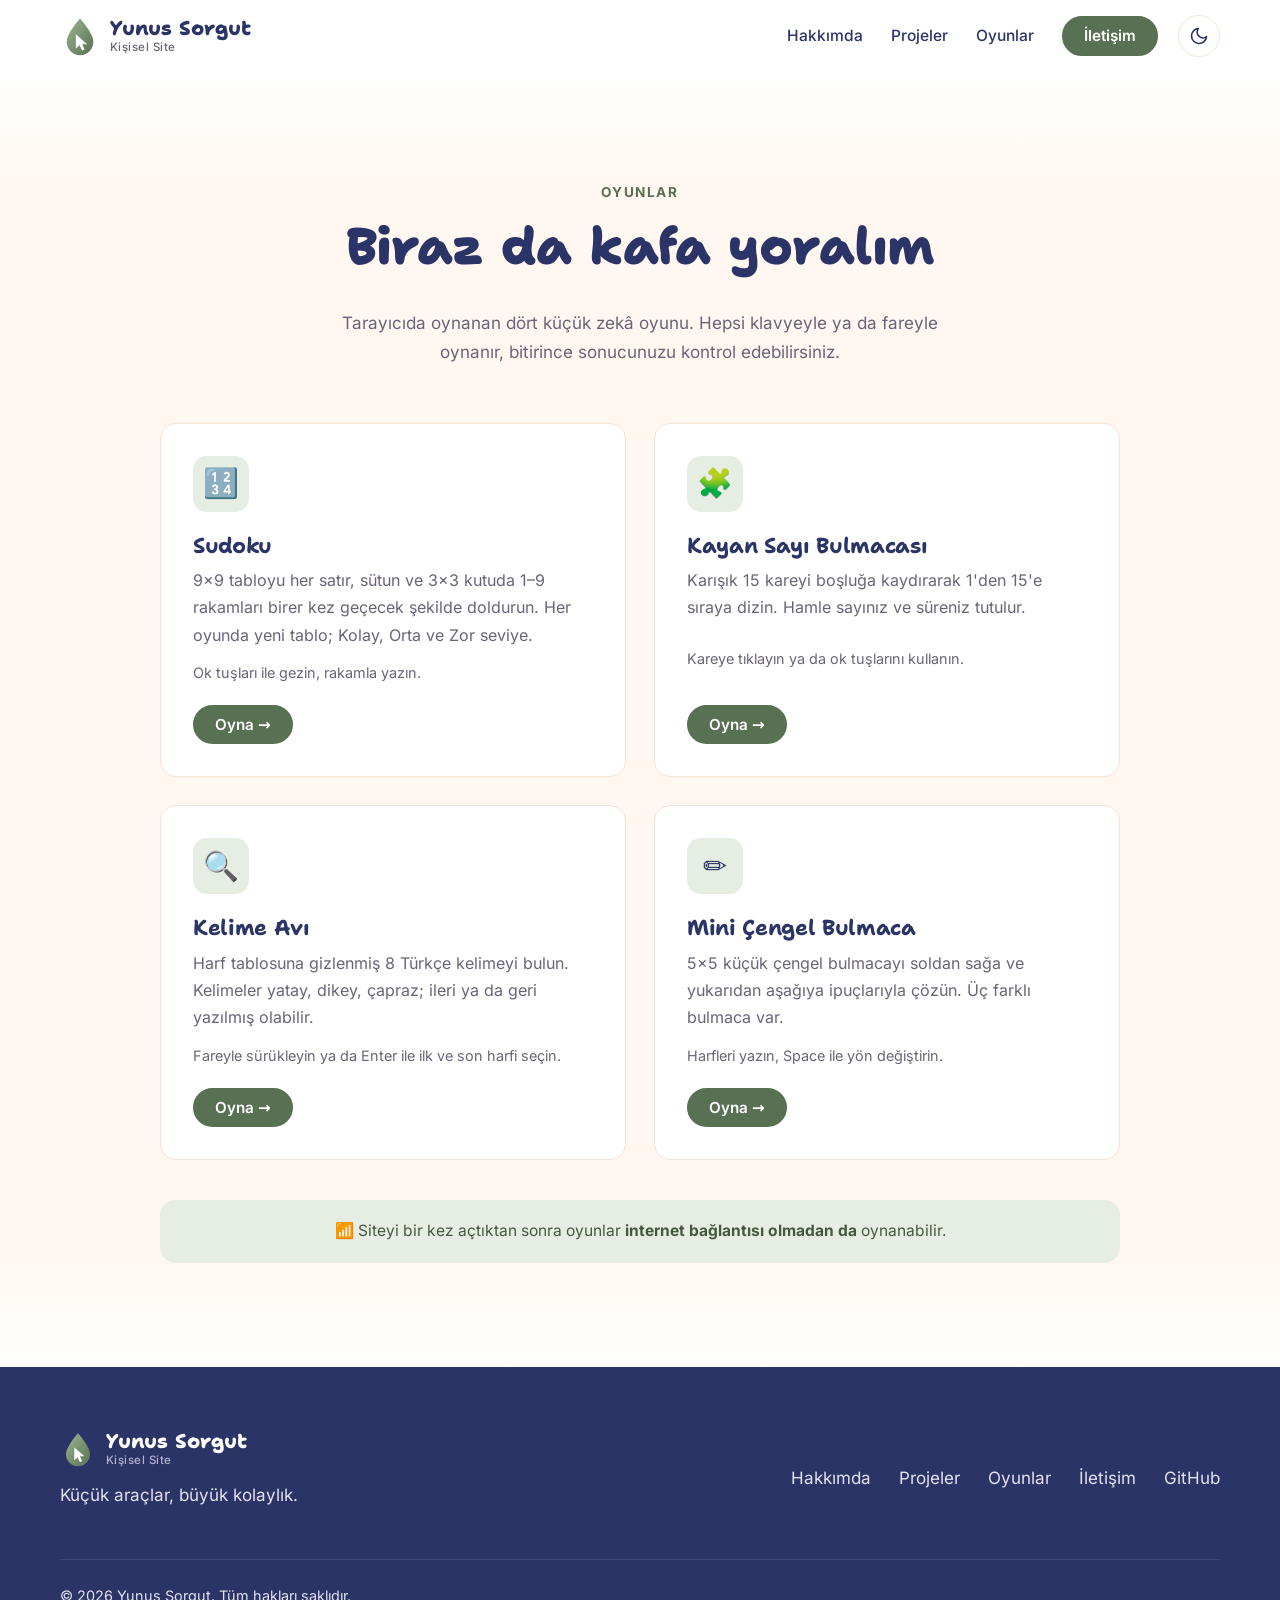
==== commit b6e03e67: "Koyu tema düğmesi eklendi - Renkler değişkenlere ayrıldı (--beyaz yerine --yuzey ve --yazi-ters),   " ====
--- a/oyunlar.html
+++ b/oyunlar.html
@@ -13,7 +13,18 @@
   <link rel="preload" href="fonts/inter-latin.woff2" as="font" type="font/woff2" crossorigin>
   <link rel="stylesheet" href="css/style.css">
   <link rel="stylesheet" href="css/oyunlar.css">
-  <script>document.documentElement.classList.add("js");</script>
+  <script>
+    document.documentElement.classList.add("js");
+    // Tema: kayıtlı seçim, yoksa sistemin tercihi. Sayfa çizilmeden önce çalışır; açılışta beyaz parlamayı önler.
+    (function () {
+      var tema = null;
+      try { tema = localStorage.getItem("tema"); } catch (e) {}
+      if (tema !== "koyu" && tema !== "acik") tema = matchMedia("(prefers-color-scheme: dark)").matches ? "koyu" : "acik";
+      document.documentElement.setAttribute("data-tema", tema);
+      if (tema === "koyu") document.querySelector('meta[name="theme-color"]').setAttribute("content", "#1A1D2B");
+    })();
+  </script>
+
 </head>
 <body>
 
@@ -37,6 +48,12 @@
         <a href="oyunlar.html" aria-current="page">Oyunlar</a>
         <a href="index.html#iletisim" class="dugme dugme--kucuk">İletişim</a>
       </nav>
+
+      <button class="tema-dugme" id="temaDugme" type="button" aria-label="Koyu tema" aria-pressed="false" title="Koyu temaya geç">
+        <svg class="tema-dugme__ay" viewBox="0 0 24 24" aria-hidden="true" focusable="false"><path d="M21 12.8A9 9 0 1 1 11.2 3a7 7 0 0 0 9.8 9.8z"/></svg>
+        <svg class="tema-dugme__gunes" viewBox="0 0 24 24" aria-hidden="true" focusable="false"><circle cx="12" cy="12" r="4"/><path d="M12 2v2M12 20v2M4.9 4.9l1.4 1.4M17.7 17.7l1.4 1.4M2 12h2M20 12h2M4.9 19.1l1.4-1.4M17.7 6.3l1.4-1.4"/></svg>
+      </button>
+
     </div>
   </header>
 
--- a/css/style.css
+++ b/css/style.css
@@ -46,7 +46,9 @@
 /* ---------- Renkler ve temel değerler ---------- */
 :root {
   /* Renkler profil illüstrasyonundan alındı */
-  --beyaz: #FFFFFF;
+  color-scheme: light;
+  --yuzey: #FFFFFF;          /* sayfa ve kart zemini */
+  --yazi-ters: #FFFFFF;      /* renkli zemin (buton, rozet) üstündeki yazı */
   --zemin-acik: #FFF7F0;     /* krem - bölüm zemini */
   --seftali: #FCE5D3;        /* şeftali - giriş geçişi */
   --cizgi: #F5E3D6;          /* kart kenarı, çizgi */
@@ -59,6 +61,16 @@
   --vurgu: #B04E8D;          /* erik pembesi - küçük vurgular */
   --hata: #C0392B;
   --basari: #3F7A45;
+  --hata-zemin: #FBE3E0;     /* hatalı hücre / mesaj zemini */
+  --vurgu-zemin: #F1F5EF;    /* sudoku satır-sütun vurgusu */
+  --secili-zemin: #CFE0C9;   /* seçili hücre */
+  --ana-golge: #2F402B;      /* kayan karelerin alt gölgesi */
+  --cengel-siyah: #2B3467;   /* çengel bulmacanın siyah kareleri ve çizgileri */
+  --ust-zemin: rgba(255, 255, 255, .9);
+  --alt-zemin: #2B3467;      /* alt bilgi */
+  --alt-yazi: #E4E2EF;
+  --alt-soluk: #B3B1CC;
+  --alt-baslik: #FFFFFF;
 
   --yaricap: 16px;
   --golge: 0 10px 30px rgba(120, 80, 60, .08);
@@ -66,6 +78,36 @@
   --gecis: .25s ease;
   --font: "Inter", "Inter Yedek", system-ui, -apple-system, "Segoe UI", Roboto, Arial, sans-serif;
   --font-baslik: "Shantell Sans", "Shantell Yedek", var(--font);
+}
+
+/* ---------- Koyu tema ----------
+   <html data-tema="koyu"> olunca yalnızca renk değişkenleri değişir.
+   Tema, sayfanın <head> bölümündeki küçük betikle seçilir; düğme js/main.js'te. */
+[data-tema="koyu"] {
+  color-scheme: dark;
+  --yuzey: #1A1D2B;
+  --yazi-ters: #15181F;      /* açık yeşil butonların üstünde koyu yazı okunur */
+  --zemin-acik: #22263A;
+  --seftali: #2E2A3F;
+  --cizgi: #33384F;
+  --cizgi-koyu: #4E5574;
+  --ana: #8DB384;
+  --ana-koyu: #A9C9A0;       /* koyu temada üzerine gelince açılır */
+  --ana-acik: #2C3A2E;
+  --yazi: #E6E4F2;
+  --gri: #A9A6BC;
+  --vurgu: #E48CC4;
+  --hata: #FF8A7A;
+  --basari: #8FD19A;
+  --hata-zemin: #4A2528;
+  --vurgu-zemin: #252B35;
+  --secili-zemin: #3E5A38;
+  --ana-golge: #5E7A57;
+  --cengel-siyah: #0B0D14;
+  --ust-zemin: rgba(26, 29, 43, .9);
+  --alt-zemin: #12141F;
+  --golge: 0 10px 30px rgba(0, 0, 0, .35);
+  --golge-buyuk: 0 20px 50px rgba(0, 0, 0, .5);
 }
 
 /* ---------- Sıfırlama ---------- */
@@ -77,7 +119,7 @@
   font-size: 1.0625rem;
   line-height: 1.7;
   color: var(--yazi);
-  background: var(--beyaz);
+  background: var(--yuzey);
   -webkit-font-smoothing: antialiased;
 }
 img { max-width: 100%; height: auto; display: block; }
@@ -96,7 +138,7 @@
 /* Klavye kullanıcıları için "içeriğe geç" linki */
 .atla {
   position: absolute; left: 16px; top: -60px; z-index: 200;
-  background: var(--yazi); color: var(--beyaz);
+  background: var(--yazi); color: var(--yazi-ters);
   padding: 10px 16px; border-radius: 8px; transition: top var(--gecis);
 }
 .atla:focus { top: 16px; }
@@ -105,20 +147,20 @@
 .dugme {
   display: inline-flex; align-items: center; justify-content: center; gap: 8px;
   padding: 14px 28px; border-radius: 999px; border: 2px solid var(--ana);
-  background: var(--ana); color: var(--beyaz);
+  background: var(--ana); color: var(--yazi-ters);
   font: 600 1rem/1 var(--font); cursor: pointer;
   transition: background var(--gecis), transform var(--gecis), box-shadow var(--gecis);
 }
 .dugme:hover { background: var(--ana-koyu); border-color: var(--ana-koyu); transform: translateY(-2px); box-shadow: 0 8px 20px rgba(88, 113, 82, .3); }
 .dugme--cizgi { background: transparent; color: var(--ana); }
-.dugme--cizgi:hover { background: var(--ana); color: var(--beyaz); }
+.dugme--cizgi:hover { background: var(--ana); color: var(--yazi-ters); }
 .dugme--kucuk { padding: 10px 20px; font-size: .95rem; }
 .dugme--tam { width: 100%; }
 
 /* ---------- Üst menü ---------- */
 .ust {
   position: sticky; top: 0; z-index: 100;
-  background: rgba(255, 255, 255, .9);
+  background: var(--ust-zemin);
   backdrop-filter: blur(10px);
   border-bottom: 1px solid transparent;
   transition: border-color var(--gecis), box-shadow var(--gecis);
@@ -130,7 +172,7 @@
 .marka__yazi { font-family: var(--font-baslik); font-weight: 800; font-size: 1.25rem; line-height: 1; display: flex; flex-direction: column; }
 .marka__yazi small { font-family: var(--font); font-weight: 500; font-size: .72rem; color: var(--gri); letter-spacing: .04em; margin-top: 4px; }
 
-.menu { display: flex; align-items: center; gap: 28px; }
+.menu { display: flex; align-items: center; gap: 28px; margin-left: auto; }
 .menu a:not(.dugme) { color: var(--yazi); font-weight: 500; font-size: .97rem; position: relative; }
 .menu a:not(.dugme)::after {
   content: ""; position: absolute; left: 0; bottom: -4px; width: 100%; height: 2px;
@@ -144,18 +186,29 @@
 .menu-dugme[aria-expanded="true"] span:nth-child(2) { opacity: 0; }
 .menu-dugme[aria-expanded="true"] span:nth-child(3) { transform: translateY(-7.5px) rotate(-45deg); }
 
+/* Koyu / açık tema düğmesi: açık temada ay, koyu temada güneş görünür */
+.tema-dugme {
+  display: grid; place-items: center; flex-shrink: 0; width: 42px; height: 42px; margin-left: 20px;
+  background: none; border: 1px solid var(--cizgi); border-radius: 50%; color: var(--yazi); cursor: pointer;
+  transition: background var(--gecis), border-color var(--gecis);
+}
+.tema-dugme:hover { background: var(--zemin-acik); border-color: var(--cizgi-koyu); }
+.tema-dugme svg { width: 20px; height: 20px; fill: none; stroke: currentColor; stroke-width: 2; stroke-linecap: round; stroke-linejoin: round; }
+.tema-dugme__gunes, [data-tema="koyu"] .tema-dugme__ay { display: none; }
+[data-tema="koyu"] .tema-dugme__gunes { display: block; }
+
 /* ---------- Giriş ---------- */
 .giris {
   /* Soldan sağa krem → beyaz → şeftali yumuşak geçiş; avatarın zeminiyle kaynaşır */
   background:
     radial-gradient(circle at 80% 40%, var(--seftali) 0, transparent 45%),
-    linear-gradient(105deg, var(--zemin-acik) 0%, var(--beyaz) 45%, var(--seftali) 100%);
+    linear-gradient(105deg, var(--zemin-acik) 0%, var(--yuzey) 45%, var(--seftali) 100%);
   padding: 72px 0 96px;
   overflow: hidden;
 }
 .giris__ic { display: grid; grid-template-columns: 1.1fr .9fr; gap: 48px; align-items: center; }
 .etiket {
-  display: inline-block; background: var(--beyaz); color: var(--ana);
+  display: inline-block; background: var(--yuzey); color: var(--ana);
   padding: 8px 16px; border-radius: 999px; font-weight: 600; font-size: .92rem;
   box-shadow: var(--golge); margin-bottom: 20px;
 }
@@ -169,9 +222,9 @@
 .giris__guven { display: flex; flex-wrap: wrap; gap: 8px 24px; color: var(--gri); font-size: .95rem; }
 
 .giris__gorsel { position: relative; justify-self: center; width: min(420px, 100%); }
-.giris__gorsel img { border-radius: 50%; box-shadow: var(--golge-buyuk); border: 10px solid var(--beyaz); }
+.giris__gorsel img { border-radius: 50%; box-shadow: var(--golge-buyuk); border: 10px solid var(--yuzey); }
 .rozet {
-  position: absolute; background: var(--beyaz); padding: 10px 18px; border-radius: 999px;
+  position: absolute; background: var(--yuzey); padding: 10px 18px; border-radius: 999px;
   font-weight: 600; font-size: .95rem; box-shadow: var(--golge-buyuk);
   animation: yuz 5s ease-in-out infinite;
 }
@@ -184,7 +237,7 @@
 .rakamlar { margin-top: -48px; position: relative; z-index: 2; }
 .rakamlar__ic {
   display: grid; grid-template-columns: repeat(4, 1fr);
-  background: var(--beyaz); border-radius: var(--yaricap); box-shadow: var(--golge-buyuk);
+  background: var(--yuzey); border-radius: var(--yaricap); box-shadow: var(--golge-buyuk);
   padding: 32px 16px;
 }
 .rakam { text-align: center; padding: 0 12px; }
@@ -196,7 +249,7 @@
 .bolum { padding: 104px 0; }
 /* Bölümler arası sert çizgi yerine üstte ve altta yumuşak renk geçişi */
 .bolum--acik {
-  background: linear-gradient(180deg, var(--beyaz) 0, var(--zemin-acik) 120px, var(--zemin-acik) calc(100% - 120px), var(--beyaz) 100%);
+  background: linear-gradient(180deg, var(--yuzey) 0, var(--zemin-acik) 120px, var(--zemin-acik) calc(100% - 120px), var(--yuzey) 100%);
 }
 .bolum__baslik { text-align: center; max-width: 640px; margin: 0 auto 56px; }
 .bolum__baslik p { color: var(--gri); }
@@ -224,7 +277,7 @@
 
 /* ---------- Hizmetler ---------- */
 .hizmet {
-  background: var(--beyaz); padding: 32px; border-radius: var(--yaricap);
+  background: var(--yuzey); padding: 32px; border-radius: var(--yaricap);
   border: 1px solid var(--cizgi);
   transition: transform var(--gecis), box-shadow var(--gecis), border-color var(--gecis);
 }
@@ -245,13 +298,13 @@
 }
 .surec__no {
   display: inline-grid; place-items: center; width: 52px; height: 52px; border-radius: 50%;
-  background: var(--ana); color: var(--beyaz); font-weight: 700; margin-bottom: 16px;
+  background: var(--ana); color: var(--yazi-ters); font-weight: 700; margin-bottom: 16px;
 }
 .surec p { color: var(--gri); margin: 0; font-size: 1rem; }
 
 /* ---------- Logo kartları ---------- */
 .logo-kart {
-  margin: 0; background: var(--beyaz); border-radius: var(--yaricap); overflow: hidden;
+  margin: 0; background: var(--yuzey); border-radius: var(--yaricap); overflow: hidden;
   border: 1px solid var(--cizgi);
   transition: transform var(--gecis), box-shadow var(--gecis);
 }
@@ -262,7 +315,7 @@
 
 /* ---------- Web projeleri ---------- */
 .proje {
-  background: var(--beyaz); border-radius: var(--yaricap); overflow: hidden;
+  background: var(--yuzey); border-radius: var(--yaricap); overflow: hidden;
   box-shadow: var(--golge); border: 1px solid var(--cizgi);
   transition: transform var(--gecis), box-shadow var(--gecis);
 }
@@ -280,7 +333,7 @@
 
 /* ---------- Yorumlar ---------- */
 .yorum {
-  margin: 0; background: var(--beyaz); padding: 32px; border-radius: var(--yaricap);
+  margin: 0; background: var(--yuzey); padding: 32px; border-radius: var(--yaricap);
   box-shadow: var(--golge); display: flex; flex-direction: column;
 }
 .yorum p { color: var(--yazi); font-style: italic; flex: 1; }
@@ -295,7 +348,7 @@
 /* ---------- Fiyatlar ---------- */
 .fiyatlar { align-items: stretch; }
 .fiyat {
-  position: relative; background: var(--beyaz); border: 1px solid var(--cizgi);
+  position: relative; background: var(--yuzey); border: 1px solid var(--cizgi);
   border-radius: 20px; padding: 40px 32px; display: flex; flex-direction: column;
 }
 .fiyat ul { margin: 24px 0 32px; flex: 1; }
@@ -307,7 +360,7 @@
 .fiyat--one { border: 2px solid var(--ana); box-shadow: var(--golge-buyuk); transform: scale(1.03); }
 .fiyat__rozet {
   position: absolute; top: -14px; left: 50%; transform: translateX(-50%);
-  background: var(--vurgu); color: var(--beyaz); font-size: .8rem; font-weight: 700;
+  background: var(--vurgu); color: var(--yazi-ters); font-size: .8rem; font-weight: 700;
   padding: 6px 16px; border-radius: 999px; white-space: nowrap;
 }
 .dipnot { text-align: center; color: var(--gri); font-size: .9rem; margin-top: 32px; }
@@ -315,7 +368,7 @@
 /* ---------- SSS ---------- */
 .sss { display: grid; gap: 14px; }
 .sss details {
-  background: var(--beyaz); border-radius: 14px; border: 1px solid var(--cizgi);
+  background: var(--yuzey); border-radius: 14px; border: 1px solid var(--cizgi);
   padding: 0 24px; transition: box-shadow var(--gecis);
 }
 .sss details[open] { box-shadow: var(--golge); }
@@ -345,7 +398,7 @@
   border: 1px solid var(--cizgi); color: var(--ana); font-weight: 700; font-size: .9rem;
   transition: background var(--gecis), color var(--gecis);
 }
-.sosyal a:hover { background: var(--ana); color: var(--beyaz); }
+.sosyal a:hover { background: var(--ana); color: var(--yazi-ters); }
 
 .form { background: var(--zemin-acik); padding: 40px; border-radius: 24px; border: 1px solid var(--cizgi); }
 .form__satir { display: grid; grid-template-columns: 1fr 1fr; gap: 18px; }
@@ -353,7 +406,7 @@
 .alan label { display: block; font-weight: 600; font-size: .95rem; margin-bottom: 6px; }
 .alan input, .alan select, .alan textarea {
   width: 100%; padding: 13px 16px; font: inherit; font-size: 1rem; color: var(--yazi);
-  background: var(--beyaz); border: 1.5px solid var(--cizgi); border-radius: 12px;
+  background: var(--yuzey); border: 1.5px solid var(--cizgi); border-radius: 12px;
   transition: border-color var(--gecis), box-shadow var(--gecis);
 }
 .alan textarea { resize: vertical; }
@@ -368,23 +421,23 @@
 .bal-kupu { position: absolute; left: -9999px; width: 1px; height: 1px; overflow: hidden; } /* spam botları için tuzak alan */
 
 /* ---------- Alt bilgi ---------- */
-.alt { background: var(--yazi); color: #E4E2EF; padding: 64px 0 24px; }
+.alt { background: var(--alt-zemin); color: var(--alt-yazi); padding: 64px 0 24px; }
 .alt__ic { display: flex; justify-content: space-between; gap: 32px; flex-wrap: wrap; padding-bottom: 32px; border-bottom: 1px solid rgba(255, 255, 255, .1); }
-.marka--alt { color: var(--beyaz); margin-bottom: 14px; }
-.marka--alt small { color: #B3B1CC; }
+.marka--alt { color: var(--alt-baslik); margin-bottom: 14px; }
+.marka--alt small { color: var(--alt-soluk); }
 .alt__menu { display: flex; flex-wrap: wrap; gap: 12px 28px; align-items: center; }
-.alt__menu a { color: #E4E2EF; }
-.alt__menu a:hover { color: var(--beyaz); }
+.alt__menu a { color: var(--alt-yazi); }
+.alt__menu a:hover { color: var(--alt-baslik); }
 .alt__son { display: flex; justify-content: space-between; flex-wrap: wrap; gap: 8px 24px; padding-top: 24px; font-size: .9rem; }
 .alt__son p { margin: 0; }
-.alt__not { color: #B3B1CC; }
-.alt__not a { color: #E4E2EF; text-decoration: underline; }
+.alt__not { color: var(--alt-soluk); }
+.alt__not a { color: var(--alt-yazi); text-decoration: underline; }
 
 /* ---------- Yukarı çık butonu ---------- */
 .yukari {
   position: fixed; right: 20px; bottom: 20px; z-index: 90;
   width: 48px; height: 48px; border-radius: 50%; display: grid; place-items: center;
-  background: var(--ana); color: var(--beyaz); font-size: 1.3rem; font-weight: 700;
+  background: var(--ana); color: var(--yazi-ters); font-size: 1.3rem; font-weight: 700;
   box-shadow: var(--golge-buyuk);
   opacity: 0; visibility: hidden; transform: translateY(12px);
   transition: opacity var(--gecis), transform var(--gecis), visibility var(--gecis);
@@ -406,11 +459,12 @@
 }
 
 @media (max-width: 900px) {
-  .menu-dugme { display: block; }
+  .menu-dugme { display: block; margin-left: auto; }
+  .tema-dugme { margin-left: 8px; }
   .menu {
     position: absolute; top: 72px; left: 0; right: 0;
     flex-direction: column; align-items: stretch; gap: 0;
-    background: var(--beyaz); border-bottom: 1px solid var(--cizgi); box-shadow: var(--golge);
+    background: var(--yuzey); border-bottom: 1px solid var(--cizgi); box-shadow: var(--golge);
     padding: 8px 16px 20px;
     display: none;
   }
--- a/css/oyunlar.css
+++ b/css/oyunlar.css
@@ -32,11 +32,11 @@
 
 .oyun__sonuc { margin: 0; padding: 14px 18px; border-radius: 12px; font-weight: 600; background: var(--ana-acik); color: var(--basari); }
 .oyun__sonuc:empty { display: none; }
-.oyun__sonuc--hata { background: #FBE3E0; color: var(--hata); }
+.oyun__sonuc--hata { background: var(--hata-zemin); color: var(--hata); }
 
 .oyun__secim { display: flex; align-items: center; gap: 10px; font-weight: 600; font-size: .97rem; }
 .oyun__secim select {
-  font: 500 .97rem var(--font); color: var(--yazi); background: var(--beyaz);
+  font: 500 .97rem var(--font); color: var(--yazi); background: var(--yuzey);
   border: 1.5px solid var(--cizgi-koyu); border-radius: 10px; padding: 8px 12px; cursor: pointer;
 }
 
@@ -45,7 +45,7 @@
 .nasil ul { list-style: disc; padding-left: 20px; margin-top: 10px; color: var(--gri); }
 .nasil li + li { margin-top: 4px; }
 kbd {
-  font: 600 .82em var(--font); background: var(--beyaz); border: 1px solid var(--cizgi-koyu);
+  font: 600 .82em var(--font); background: var(--yuzey); border: 1px solid var(--cizgi-koyu);
   border-bottom-width: 2px; border-radius: 5px; padding: 1px 6px; color: var(--yazi);
 }
 
@@ -61,7 +61,7 @@
   display: grid; grid-template-columns: repeat(9, 1fr);
   width: min(468px, calc(100vw - 32px)); aspect-ratio: 1;
   border: 3px solid var(--yazi); border-radius: 10px; overflow: hidden;
-  background: var(--beyaz); user-select: none; -webkit-user-select: none;
+  background: var(--yuzey); user-select: none; -webkit-user-select: none;
 }
 .sudoku__hucre {
   position: relative; display: grid; place-items: center; cursor: pointer;
@@ -73,14 +73,14 @@
 .sudoku__hucre[data-sutun="8"] { border-right: 0; }
 .sudoku__hucre[data-satir="8"] { border-bottom: 0; }
 .sudoku__hucre--sabit { color: var(--yazi); font-weight: 800; background: var(--zemin-acik); cursor: default; }
-.sudoku__hucre--vurgu { background: #F1F5EF; }
+.sudoku__hucre--vurgu { background: var(--vurgu-zemin); }
 .sudoku__hucre--ayni { background: var(--ana-acik); }
-.sudoku__hucre--secili { background: #CFE0C9; }
-.sudoku__hucre--yanlis { color: var(--hata); background: #FBE3E0; }
+.sudoku__hucre--secili { background: var(--secili-zemin); }
+.sudoku__hucre--yanlis { color: var(--hata); background: var(--hata-zemin); }
 
 .rakam-tuslari { display: grid; grid-template-columns: repeat(5, 1fr); gap: 8px; max-width: 320px; }
 .rakam-tuslari button {
-  font: 700 1.15rem/1 var(--font); color: var(--yazi); background: var(--beyaz);
+  font: 700 1.15rem/1 var(--font); color: var(--yazi); background: var(--yuzey);
   border: 1.5px solid var(--cizgi-koyu); border-radius: 10px; padding: 12px 0; cursor: pointer;
   transition: background var(--gecis), border-color var(--gecis);
 }
@@ -95,11 +95,11 @@
 }
 .kayan__kare {
   display: grid; place-items: center; border: 0; border-radius: 12px; cursor: pointer;
-  font: 800 clamp(1.3rem, 6vw, 2rem)/1 var(--font-baslik); color: var(--beyaz); background: var(--ana);
+  font: 800 clamp(1.3rem, 6vw, 2rem)/1 var(--font-baslik); color: var(--yazi-ters); background: var(--ana);
   box-shadow: 0 4px 0 var(--ana-koyu); transition: transform .12s ease, background var(--gecis);
 }
 .kayan__kare:hover { transform: translateY(-2px); }
-.kayan__kare--yerinde { background: var(--ana-koyu); box-shadow: 0 4px 0 #2F402B; }
+.kayan__kare--yerinde { background: var(--ana-koyu); box-shadow: 0 4px 0 var(--ana-golge); }
 .kayan__kare--bos { visibility: hidden; }
 .kayan__kare:focus-visible { outline: 3px solid var(--vurgu); outline-offset: 2px; }
 .kayan--bitti .kayan__kare { background: var(--basari); }
@@ -108,7 +108,7 @@
 .kelime {
   display: grid; grid-template-columns: repeat(10, 1fr);
   width: min(480px, calc(100vw - 32px)); aspect-ratio: 1;
-  background: var(--beyaz); border: 2px solid var(--cizgi-koyu); border-radius: 12px; overflow: hidden;
+  background: var(--yuzey); border: 2px solid var(--cizgi-koyu); border-radius: 12px; overflow: hidden;
   user-select: none; -webkit-user-select: none; touch-action: none;
 }
 .kelime__harf {
@@ -119,7 +119,7 @@
 .kelime__harf--bulundu { background: var(--ana-acik); color: var(--ana-koyu); }
 .kelime__harf--baslangic { background: var(--seftali); box-shadow: inset 0 0 0 2px var(--vurgu); }
 .kelime__harf--secim { background: var(--seftali); }
-.kelime__harf--hatali { background: #FBE3E0; color: var(--hata); }
+.kelime__harf--hatali { background: var(--hata-zemin); color: var(--hata); }
 
 .kelime-listesi { display: grid; grid-template-columns: repeat(2, 1fr); gap: 6px 20px; font-weight: 600; }
 .kelime-listesi li { padding: 4px 0; border-bottom: 1px dashed var(--cizgi-koyu); }
@@ -130,19 +130,19 @@
 .cengel {
   display: grid; grid-template-columns: repeat(5, 1fr);
   width: min(360px, calc(100vw - 32px)); aspect-ratio: 1;
-  border: 3px solid var(--yazi); border-radius: 10px; overflow: hidden; background: var(--yazi); gap: 2px;
+  border: 3px solid var(--cengel-siyah); border-radius: 10px; overflow: hidden; background: var(--cengel-siyah); gap: 2px;
 }
-.cengel__hucre { position: relative; background: var(--beyaz); }
-.cengel__hucre--siyah { background: var(--yazi); }
+.cengel__hucre { position: relative; background: var(--yuzey); }
+.cengel__hucre--siyah { background: var(--cengel-siyah); }
 .cengel__hucre input {
   width: 100%; height: 100%; border: 0; padding: 0; margin: 0; background: transparent; caret-color: transparent;
   text-align: center; font: 700 clamp(1.3rem, 6vw, 1.9rem)/1 var(--font); color: var(--yazi); cursor: pointer;
 }
 .cengel__no { position: absolute; top: 3px; left: 5px; font-size: .7rem; font-weight: 700; color: var(--gri); pointer-events: none; }
 .cengel__hucre--kelimede { background: var(--ana-acik); }
-.cengel__hucre--aktif { background: #CFE0C9; }
+.cengel__hucre--aktif { background: var(--secili-zemin); }
 .cengel__hucre--yanlis input { color: var(--hata); }
-.cengel__hucre--yanlis { background: #FBE3E0; }
+.cengel__hucre--yanlis { background: var(--hata-zemin); }
 
 .ipuclari { display: grid; gap: 20px; }
 .ipuclari h2 { font-size: 1.05rem; margin-bottom: 8px; }
